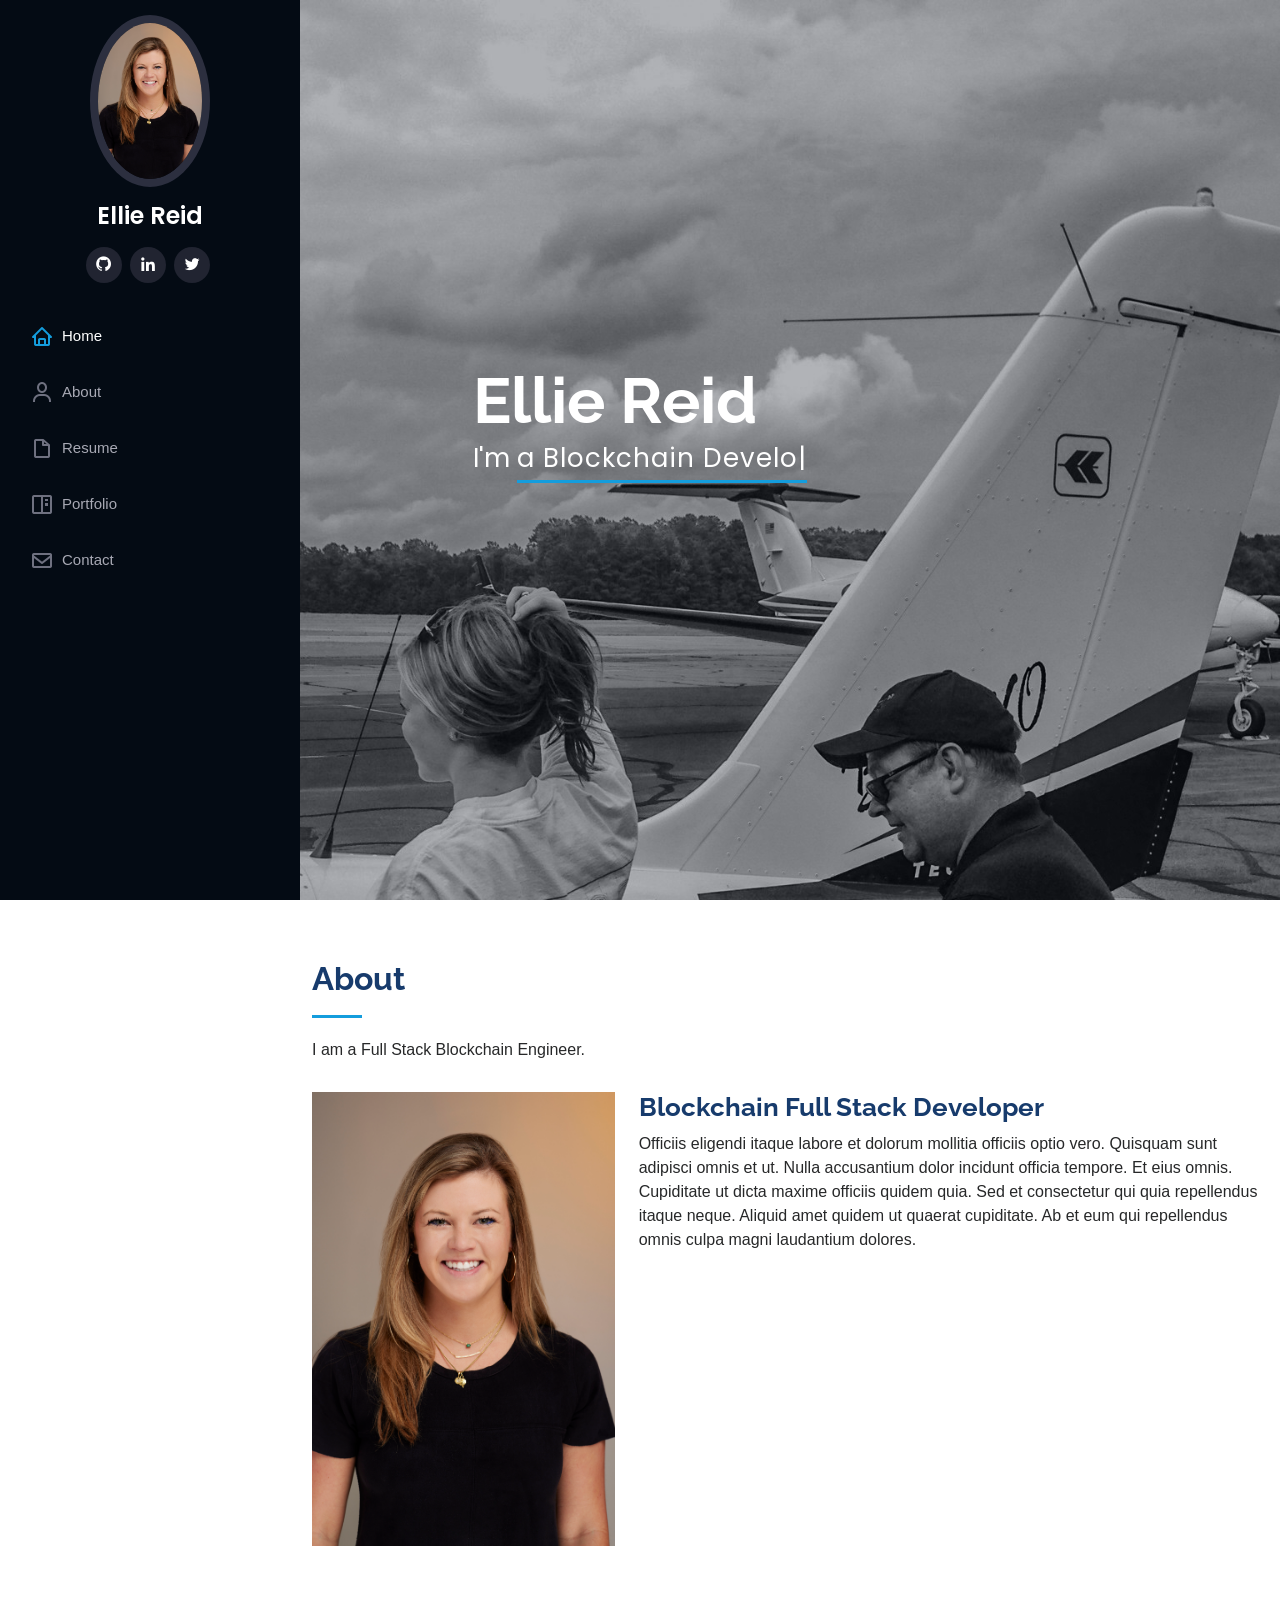
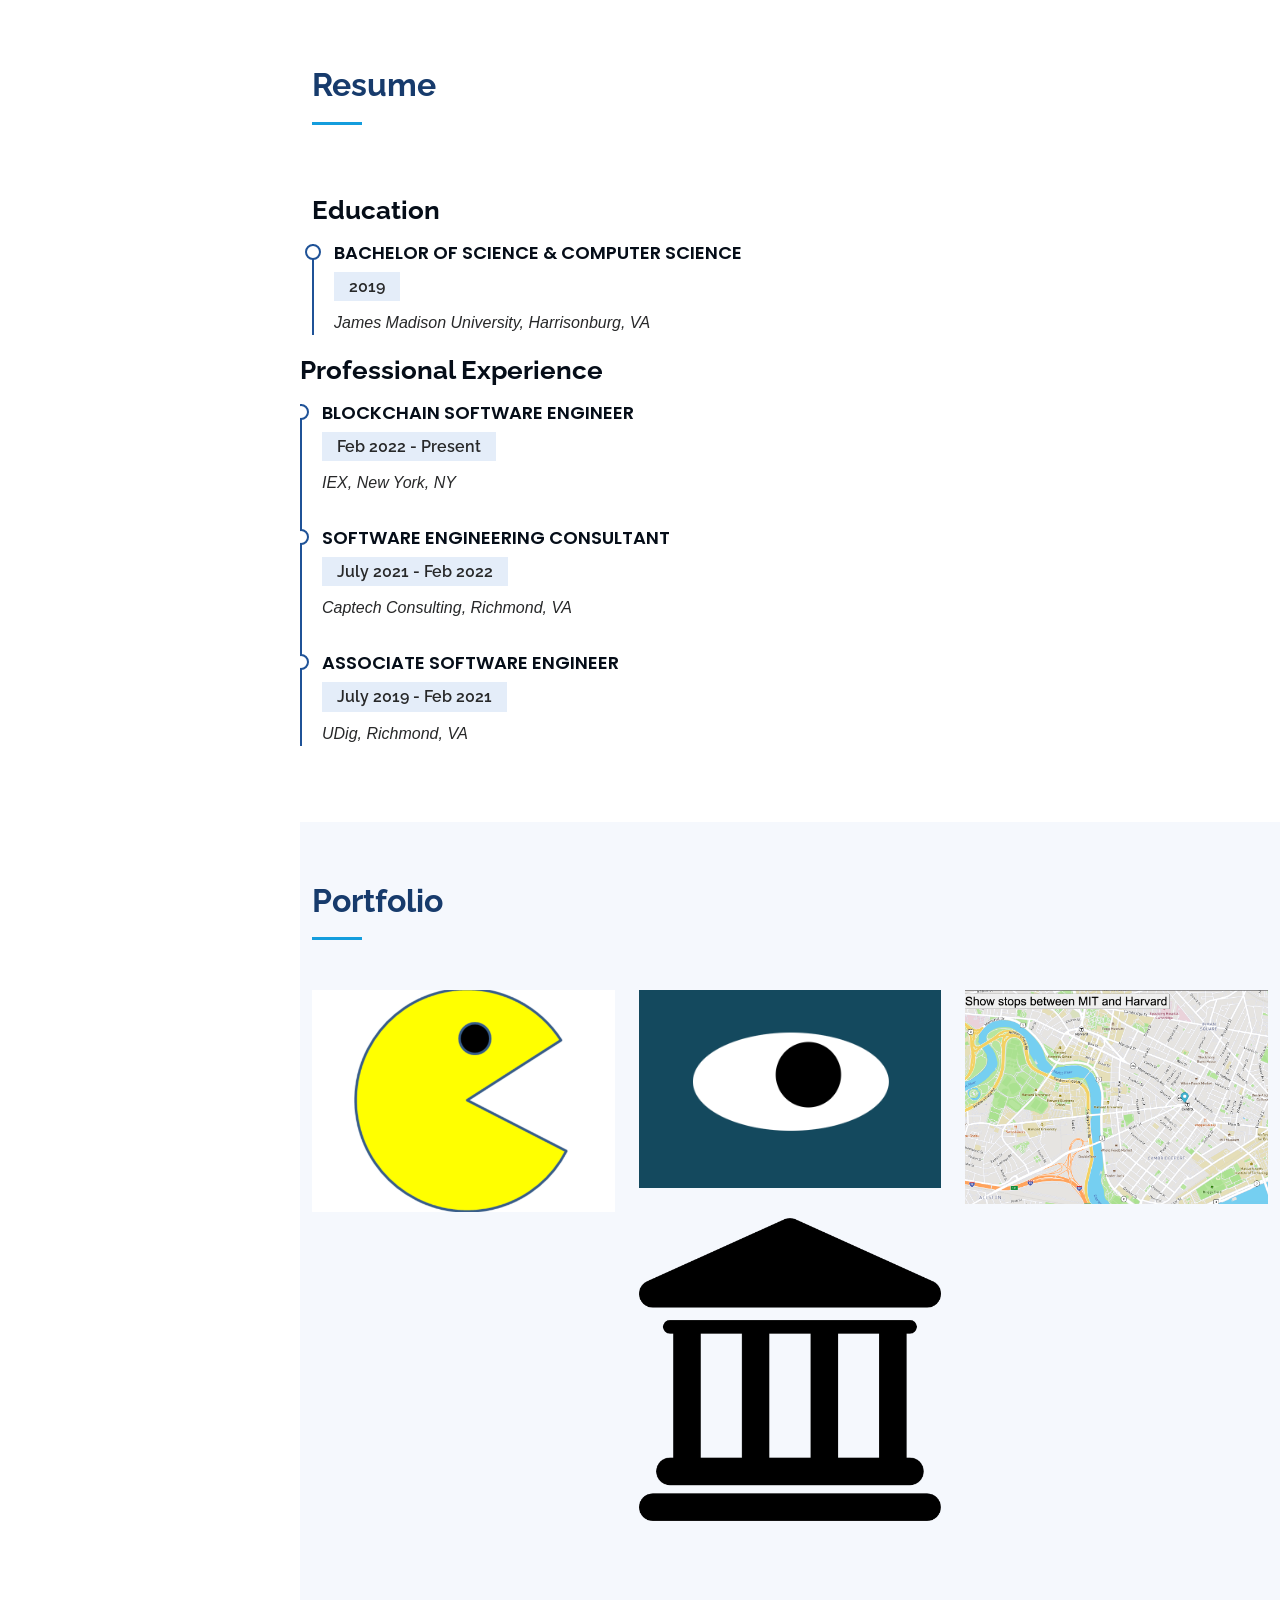
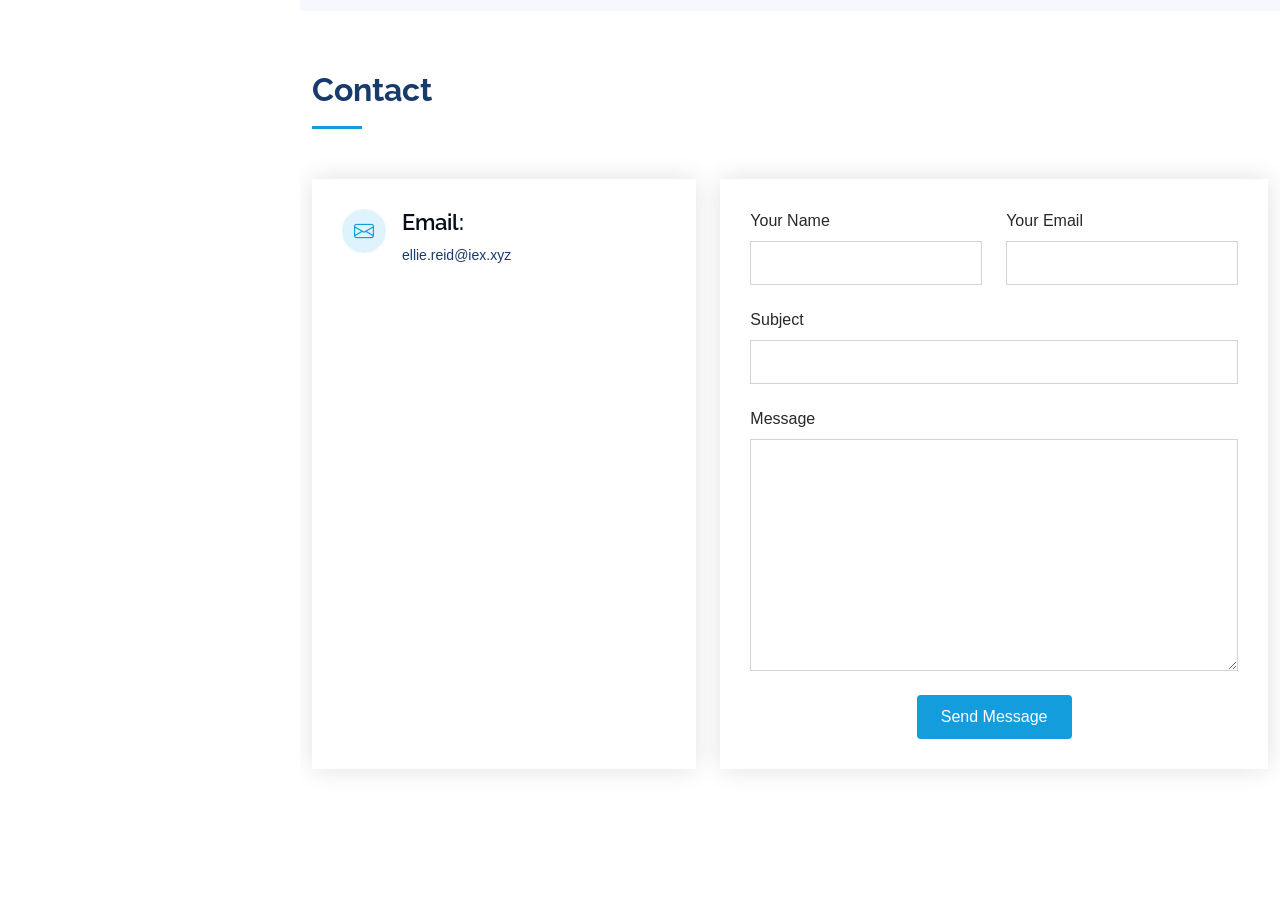
==== index.html @ 8e8ecdcf "Commit portfolio" ====
<!DOCTYPE html>
<html lang="en">

<head>
	<meta charset="utf-8">
	<meta content="width=device-width, initial-scale=1.0" name="viewport">

	<title>Ellie's Portfolio</title>
	<meta content="" name="description">
	<meta content="" name="keywords">

	<!-- Favicons -->
	<link href="assets/img/favicon.png" rel="icon">
	<link href="assets/img/apple-touch-icon.png" rel="apple-touch-icon">

	<!-- Google Fonts -->
	<link href="https://fonts.googleapis.com/css?family=Open+Sans:300,300i,400,400i,600,600i,700,700i|Raleway:300,300i,400,400i,500,500i,600,600i,700,700i|Poppins:300,300i,400,400i,500,500i,600,600i,700,700i"
	      rel="stylesheet">

	<!-- Vendor CSS Files -->
	<link href="assets/vendor/aos/aos.css" rel="stylesheet">
	<link href="assets/vendor/bootstrap/css/bootstrap.min.css" rel="stylesheet">
	<link href="assets/vendor/bootstrap-icons/bootstrap-icons.css" rel="stylesheet">
	<link href="assets/vendor/boxicons/css/boxicons.min.css" rel="stylesheet">
	<link href="assets/vendor/glightbox/css/glightbox.min.css" rel="stylesheet">
	<link href="assets/vendor/swiper/swiper-bundle.min.css" rel="stylesheet">

	<!-- Template Main CSS File -->
	<link href="assets/css/style.css" rel="stylesheet">

</head>

<body>

<!-- ======= Mobile nav toggle button ======= -->
<i class="bi bi-list mobile-nav-toggle d-xl-none"></i>

<!-- ======= Header ======= -->
<header id="header">
	<div class="d-flex flex-column">

		<div class="profile">
			<img src="assets/img/profile-img.jpg" alt="" class="img-fluid rounded-circle">
			<h1 class="text-light"><a href="index.html">Ellie Reid</a></h1>
			<div class="social-links mt-3 text-center">

				<a href="https://github.com/elliereid" target="_blank" class="github"><i class="bx bxl-github"></i></a>
				<a href="https://www.linkedin.com/in/elliereid/" target="_blank" class="linkedin"><i
						class="bx bxl-linkedin"></i></a>
				<a href="https://twitter.com/elliereid_eth" target="_blank" class="twitter"><i
						class="bx bxl-twitter"></i></a>

			</div>
		</div>

		<nav id="navbar" class="nav-menu navbar">
			<ul>
				<li><a href="#hero" class="nav-link scrollto active"><i class="bx bx-home"></i> <span>Home</span></a>
				</li>
				<li><a href="#about" class="nav-link scrollto"><i class="bx bx-user"></i> <span>About</span></a></li>
				<li><a href="#resume" class="nav-link scrollto"><i class="bx bx-file-blank"></i> <span>Resume</span></a>
				</li>
				<li><a href="#portfolio" class="nav-link scrollto"><i class="bx bx-book-content"></i>
					<span>Portfolio</span></a></li>
				<li><a href="#contact" class="nav-link scrollto"><i class="bx bx-envelope"></i> <span>Contact</span></a>
				</li>
			</ul>
		</nav><!-- .nav-menu -->
	</div>
</header><!-- End Header -->

<!-- ======= Hero Section ======= -->
<section id="hero" class="d-flex flex-column justify-content-center align-items-center">
	<div class="hero-container" data-aos="fade-in">
		<h1>Ellie Reid</h1>
		<p>I'm <span class="typed" data-typed-items=" a Blockchain Developer learning Full Stack at MIT"></span></p>
	</div>
</section><!-- End Hero -->

<main id="main">

	<!-- ======= About Section ======= -->
	<section id="about" class="about">
		<div class="container">

			<div class="section-title">
				<h2>About</h2>
				<p>I am a Full Stack Blockchain Engineer.</p>
			</div>

			<div class="row">
				<div class="col-lg-4" data-aos="fade-right">
					<img src="assets/img/profile-img.jpg" class="img-fluid" alt="">
				</div>
				<div class="col-lg-8 pt-4 pt-lg-0 content" data-aos="fade-left">
					<h3>Blockchain Full Stack Developer</h3>
					<p>
						Officiis eligendi itaque labore et dolorum mollitia officiis optio vero. Quisquam sunt adipisci
						omnis et ut. Nulla accusantium dolor incidunt officia tempore. Et eius omnis.
						Cupiditate ut dicta maxime officiis quidem quia. Sed et consectetur qui quia repellendus itaque
						neque. Aliquid amet quidem ut quaerat cupiditate. Ab et eum qui repellendus omnis culpa magni
						laudantium dolores.
					</p>
				</div>
			</div>

		</div>
	</section><!-- End About Section -->


	<!--    &lt;!&ndash; ======= Skills Section ======= &ndash;&gt;-->
	<!--    <section id="skills" class="skills section-bg">-->
	<!--      <div class="container">-->

	<!--        <div class="section-title">-->
	<!--          <h2>Skills</h2>-->
	<!--          <p>Magnam dolores commodi suscipit. Necessitatibus eius consequatur ex aliquid fuga eum quidem. Sit sint consectetur velit. Quisquam quos quisquam cupiditate. Et nemo qui impedit suscipit alias ea. Quia fugiat sit in iste officiis commodi quidem hic quas.</p>-->
	<!--        </div>-->

	<!--        <div class="row skills-content">-->

	<!--          <div class="col-lg-6" data-aos="fade-up">-->

	<!--            <div class="progress">-->
	<!--              <span class="skill">HTML <i class="val">100%</i></span>-->
	<!--              <div class="progress-bar-wrap">-->
	<!--                <div class="progress-bar" role="progressbar" aria-valuenow="100" aria-valuemin="0" aria-valuemax="100"></div>-->
	<!--              </div>-->
	<!--            </div>-->

	<!--            <div class="progress">-->
	<!--              <span class="skill">CSS <i class="val">90%</i></span>-->
	<!--              <div class="progress-bar-wrap">-->
	<!--                <div class="progress-bar" role="progressbar" aria-valuenow="90" aria-valuemin="0" aria-valuemax="100"></div>-->
	<!--              </div>-->
	<!--            </div>-->

	<!--            <div class="progress">-->
	<!--              <span class="skill">JavaScript <i class="val">75%</i></span>-->
	<!--              <div class="progress-bar-wrap">-->
	<!--                <div class="progress-bar" role="progressbar" aria-valuenow="75" aria-valuemin="0" aria-valuemax="100"></div>-->
	<!--              </div>-->
	<!--            </div>-->

	<!--          </div>-->

	<!--          <div class="col-lg-6" data-aos="fade-up" data-aos-delay="100">-->

	<!--            <div class="progress">-->
	<!--              <span class="skill">PHP <i class="val">80%</i></span>-->
	<!--              <div class="progress-bar-wrap">-->
	<!--                <div class="progress-bar" role="progressbar" aria-valuenow="80" aria-valuemin="0" aria-valuemax="100"></div>-->
	<!--              </div>-->
	<!--            </div>-->

	<!--            <div class="progress">-->
	<!--              <span class="skill">WordPress/CMS <i class="val">90%</i></span>-->
	<!--              <div class="progress-bar-wrap">-->
	<!--                <div class="progress-bar" role="progressbar" aria-valuenow="90" aria-valuemin="0" aria-valuemax="100"></div>-->
	<!--              </div>-->
	<!--            </div>-->

	<!--            <div class="progress">-->
	<!--              <span class="skill">Photoshop <i class="val">55%</i></span>-->
	<!--              <div class="progress-bar-wrap">-->
	<!--                <div class="progress-bar" role="progressbar" aria-valuenow="55" aria-valuemin="0" aria-valuemax="100"></div>-->
	<!--              </div>-->
	<!--            </div>-->

	<!--          </div>-->

	<!--        </div>-->

	<!--      </div>-->
	<!--    </section>&lt;!&ndash; End Skills Section &ndash;&gt;-->

	<!-- ======= Resume Section ======= -->
	<section id="resume" class="resume">
		<div class="container">

			<div class="section-title">
				<h2>Resume</h2>
			</div>
			<h3 class="resume-title">Education</h3>
			<div class="resume-item">
				<h4>Bachelor of Science &amp; Computer Science</h4>
				<h5>2019</h5>
				<p><em>James Madison University, Harrisonburg, VA</em></p>
			</div>
		</div>
		<div class="col-lg-6" data-aos="fade-up" data-aos-delay="100">
			<h3 class="resume-title">Professional Experience</h3>
			<div class="resume-item">
				<h4>Blockchain Software Engineer</h4>
				<h5>Feb 2022 - Present</h5>
				<p><em>IEX, New York, NY </em></p>
			</div>
			<div class="resume-item">
				<h4>Software Engineering Consultant</h4>
				<h5>July 2021 - Feb 2022</h5>
				<p><em>Captech Consulting, Richmond, VA</em></p>
			</div>
			<div class="resume-item">
				<h4>Associate Software Engineer</h4>
				<h5>July 2019 - Feb 2021</h5>
				<p><em>UDig, Richmond, VA</em></p>
			</div>
		</div>
		</div>

		</div>
	</section><!-- End Resume Section -->

	<!-- ======= Portfolio Section ======= -->
	<section id="portfolio" class="portfolio section-bg">
		<div class="container">

			<div class="section-title">
				<h2>Portfolio</h2>
			</div>

			<div class="row portfolio-container" data-aos="fade-up" data-aos-delay="100">

				<div class="col-lg-4 col-md-6 portfolio-item filter-app">
					<div class="portfolio-wrap">
						<img src="assets/img/portfolio/pacmen.png" class="img-fluid" alt="">
						<div class="portfolio-links">
							<a href="assets/img/portfolio/pacmen.png" data-gallery="portfolioGallery"
							   class="portfolio-lightbox" title="App 1"><i class="bx bx-plus"></i></a>
							<a href="https://github.com/elliereid/PacMen-Exercise" target="_blank" title="More Details"><i
									class="bx bx-link"></i></a>
						</div>
					</div>
				</div>

				<div class="col-lg-4 col-md-6 portfolio-item filter-web">
					<div class="portfolio-wrap">
						<img src="assets/img/portfolio/eye.png" class="img-fluid" alt="">
						<div class="portfolio-links">
							<a href="assets/img/portfolio/eye.png" data-gallery="portfolioGallery"
							   class="portfolio-lightbox" title="Web 3"><i class="bx bx-plus"></i></a>
							<a href="https://github.com/elliereid/Eye-Exercise" target="_blank" title="More Details"><i
									class="bx bx-link"></i></a>
						</div>
					</div>
				</div>

				<div class="col-lg-4 col-md-6 portfolio-item filter-app">
					<div class="portfolio-wrap">
						<img src="assets/img/portfolio/bus.png" class="img-fluid" alt="">
						<div class="portfolio-links">
							<a href="assets/img/portfolio/bus.png" data-gallery="portfolioGallery"
							   class="portfolio-lightbox" title="App 2"><i class="bx bx-plus"></i></a>
							<a href="https://github.com/elliereid/Real-Time-Bus-Tracker" target="_blank"
							   title="More Details"><i class="bx bx-link"></i></a>
						</div>
					</div>
				</div>

				<div class="col-lg-4 col-md-6 portfolio-item filter-card">
					<div class="portfolio-wrap">
						<img src="assets/img/portfolio/bankimg.png" class="img-fluid" alt="">
						<div class="portfolio-links">
							<a href="assets/img/portfolio/backimg.png" data-gallery="portfolioGallery"
							   class="portfolio-lightbox" title="Card 2"><i class="bx bx-plus"></i></a>
							<a href="portfolio-details.html" target="_blank" title="More Details"><i
									class="bx bx-link"></i></a>
						</div>
					</div>
				</div>

				<div class="col-lg-4 col-md-6 portfolio-item filter-web">
					<div class="portfolio-wrap">
						<img src="assets/img/portfolio/portfolio-5.jpg" class="img-fluid" alt="">
						<div class="portfolio-links">
							<a href="assets/img/portfolio/portfolio-5.jpg" data-gallery="portfolioGallery"
							   class="portfolio-lightbox" title="Web 2"><i class="bx bx-plus"></i></a>
							<a href="portfolio-details.html" title="More Details"><i class="bx bx-link"></i></a>
						</div>
					</div>
				</div>

				<div class="col-lg-4 col-md-6 portfolio-item filter-app">
					<div class="portfolio-wrap">
						<img src="assets/img/portfolio/portfolio-6.jpg" class="img-fluid" alt="">
						<div class="portfolio-links">
							<a href="assets/img/portfolio/portfolio-6.jpg" data-gallery="portfolioGallery"
							   class="portfolio-lightbox" title="App 3"><i class="bx bx-plus"></i></a>
							<a href="portfolio-details.html" title="More Details"><i class="bx bx-link"></i></a>
						</div>
					</div>
				</div>

				<!--          <div class="col-lg-4 col-md-6 portfolio-item filter-card">-->
				<!--            <div class="portfolio-wrap">-->
				<!--              <img src="assets/img/portfolio/portfolio-7.jpg" class="img-fluid" alt="">-->
				<!--              <div class="portfolio-links">-->
				<!--                <a href="assets/img/portfolio/portfolio-7.jpg" data-gallery="portfolioGallery" class="portfolio-lightbox" title="Card 1"><i class="bx bx-plus"></i></a>-->
				<!--                <a href="portfolio-details.html" title="More Details"><i class="bx bx-link"></i></a>-->
				<!--              </div>-->
				<!--            </div>-->
				<!--          </div>-->

				<!--          <div class="col-lg-4 col-md-6 portfolio-item filter-card">-->
				<!--            <div class="portfolio-wrap">-->
				<!--              <img src="assets/img/portfolio/portfolio-8.jpg" class="img-fluid" alt="">-->
				<!--              <div class="portfolio-links">-->
				<!--                <a href="assets/img/portfolio/portfolio-8.jpg" data-gallery="portfolioGallery" class="portfolio-lightbox" title="Card 3"><i class="bx bx-plus"></i></a>-->
				<!--                <a href="portfolio-details.html" title="More Details"><i class="bx bx-link"></i></a>-->
				<!--              </div>-->
				<!--            </div>-->
				<!--          </div>-->

				<!--          <div class="col-lg-4 col-md-6 portfolio-item filter-web">-->
				<!--            <div class="portfolio-wrap">-->
				<!--              <img src="assets/img/portfolio/portfolio-9.jpg" class="img-fluid" alt="">-->
				<!--              <div class="portfolio-links">-->
				<!--                <a href="assets/img/portfolio/portfolio-9.jpg" data-gallery="portfolioGallery" class="portfolio-lightbox" title="Web 3"><i class="bx bx-plus"></i></a>-->
				<!--                <a href="portfolio-details.html" title="More Details"><i class="bx bx-link"></i></a>-->
				<!--              </div>-->
				<!--            </div>-->
				<!--          </div>-->

			</div>

		</div>
	</section><!-- End Portfolio Section -->


	<!-- ======= Contact Section ======= -->
	<section id="contact" class="contact">
		<div class="container">

			<div class="section-title">
				<h2>Contact</h2>
			</div>

			<div class="row" data-aos="fade-in">

				<div class="col-lg-5 d-flex align-items-stretch">
					<div class="info">
						<div class="email">
							<i class="bi bi-envelope"></i>
							<h4>Email:</h4>
							<p>ellie.reid@iex.xyz</p>
						</div>
					</div>

				</div>

				<div class="col-lg-7 mt-5 mt-lg-0 d-flex align-items-stretch">
					<form action="forms/contact.php" method="post" role="form" class="php-email-form">
						<div class="row">
							<div class="form-group col-md-6">
								<label for="name">Your Name</label>
								<input type="text" name="name" class="form-control" id="name" required>
							</div>
							<div class="form-group col-md-6">
								<label for="name">Your Email</label>
								<input type="email" class="form-control" name="email" id="email" required>
							</div>
						</div>
						<div class="form-group">
							<label for="name">Subject</label>
							<input type="text" class="form-control" name="subject" id="subject" required>
						</div>
						<div class="form-group">
							<label for="name">Message</label>
							<textarea class="form-control" name="message" rows="10" required></textarea>
						</div>
						<div class="my-3">
							<div class="loading">Loading</div>
							<div class="error-message"></div>
							<div class="sent-message">Your message has been sent. Thank you!</div>
						</div>
						<div class="text-center">
							<button type="submit">Send Message</button>
						</div>
					</form>
				</div>

			</div>

		</div>
	</section><!-- End Contact Section -->

</main><!-- End #main -->


<a href="#" class="back-to-top d-flex align-items-center justify-content-center"><i
		class="bi bi-arrow-up-short"></i></a>

<!-- Vendor JS Files -->
<script src="assets/vendor/purecounter/purecounter_vanilla.js"></script>
<script src="assets/vendor/aos/aos.js"></script>
<script src="assets/vendor/bootstrap/js/bootstrap.bundle.min.js"></script>
<script src="assets/vendor/glightbox/js/glightbox.min.js"></script>
<script src="assets/vendor/isotope-layout/isotope.pkgd.min.js"></script>
<script src="assets/vendor/swiper/swiper-bundle.min.js"></script>
<script src="assets/vendor/typed.js/typed.min.js"></script>
<script src="assets/vendor/waypoints/noframework.waypoints.js"></script>
<script src="assets/vendor/php-email-form/validate.js"></script>

<!-- Template Main JS File -->
<script src="assets/js/main.js"></script>

</body>

</html>
---- assets/css/style.css ----
/**
* Template Name: iPortfolio - v3.10.0
* Template URL: https://bootstrapmade.com/iportfolio-bootstrap-portfolio-websites-template/
* Author: BootstrapMade.com
* License: https://bootstrapmade.com/license/
*/

/*--------------------------------------------------------------
# General
--------------------------------------------------------------*/
body {
    font-family: "Victor Mono", "Victor Mono", sans-serif;
    color: #272829;
}

a {
    color: #149ddd;
    text-decoration: none;
}

a:hover {
    color: #37b3ed;
    text-decoration: none;
}

h1,
h2,
h3,
h4,
h5,
h6 {
    font-family: "Raleway", sans-serif;
}

/*--------------------------------------------------------------
# Back to top button
--------------------------------------------------------------*/
.back-to-top {
    position: fixed;
    visibility: hidden;
    opacity: 0;
    right: 15px;
    bottom: 15px;
    z-index: 996;
    background: #149ddd;
    width: 40px;
    height: 40px;
    border-radius: 50px;
    transition: all 0.4s;
}

.back-to-top i {
    font-size: 28px;
    color: #fff;
    line-height: 0;
}

.back-to-top:hover {
    background: #2eafec;
    color: #fff;
}

.back-to-top.active {
    visibility: visible;
    opacity: 1;
}

/*--------------------------------------------------------------
# Header
--------------------------------------------------------------*/
#header {
    position: fixed;
    top: 0;
    left: 0;
    bottom: 0;
    width: 300px;
    transition: all ease-in-out 0.5s;
    z-index: 9997;
    transition: all 0.5s;
    padding: 0 15px;
    background: #040b14;
    overflow-y: auto;
}

#header .profile img {
    margin: 15px auto;
    display: block;
    width: 120px;
    border: 8px solid #2c2f3f;
}

#header .profile h1 {
    font-size: 24px;
    margin: 0;
    padding: 0;
    font-weight: 600;
    -moz-text-align-last: center;
    text-align-last: center;
    font-family: "Poppins", sans-serif;
}

#header .profile h1 a,
#header .profile h1 a:hover {
    color: #fff;
    text-decoration: none;
}

#header .profile .social-links a {
    font-size: 18px;
    display: inline-block;
    background: #212431;
    color: #fff;
    line-height: 1;
    padding: 8px 0;
    margin-right: 4px;
    border-radius: 50%;
    text-align: center;
    width: 36px;
    height: 36px;
    transition: 0.3s;
}

#header .profile .social-links a:hover {
    background: #149ddd;
    color: #fff;
    text-decoration: none;
}

#main {
    margin-left: 300px;
}

@media (max-width: 1199px) {
    #header {
        left: -300px;
    }

    #main {
        margin-left: 0;
    }
}

/*--------------------------------------------------------------
# Navigation Menu
--------------------------------------------------------------*/
/* Desktop Navigation */
.nav-menu {
    padding: 30px 0 0 0;
}

.nav-menu * {
    margin: 0;
    padding: 0;
    list-style: none;
}

.nav-menu > ul > li {
    position: relative;
    white-space: nowrap;
}

.nav-menu a,
.nav-menu a:focus {
    display: flex;
    align-items: center;
    color: #a8a9b4;
    padding: 12px 15px;
    margin-bottom: 8px;
    transition: 0.3s;
    font-size: 15px;
}

.nav-menu a i,
.nav-menu a:focus i {
    font-size: 24px;
    padding-right: 8px;
    color: #6f7180;
}

.nav-menu a:hover,
.nav-menu .active,
.nav-menu .active:focus,
.nav-menu li:hover > a {
    text-decoration: none;
    color: #fff;
}

.nav-menu a:hover i,
.nav-menu .active i,
.nav-menu .active:focus i,
.nav-menu li:hover > a i {
    color: #149ddd;
}

/* Mobile Navigation */
.mobile-nav-toggle {
    position: fixed;
    right: 15px;
    top: 15px;
    z-index: 9998;
    border: 0;
    font-size: 24px;
    transition: all 0.4s;
    outline: none !important;
    background-color: #149ddd;
    color: #fff;
    width: 40px;
    height: 40px;
    display: inline-flex;
    align-items: center;
    justify-content: center;
    line-height: 0;
    border-radius: 50px;
    cursor: pointer;
}

.mobile-nav-active {
    overflow: hidden;
}

.mobile-nav-active #header {
    left: 0;
}

/*--------------------------------------------------------------
# Hero Section
--------------------------------------------------------------*/
#hero {
    width: 100%;
    height: 100vh;
    background: url("../img/hero-bg.jpg") top center;
    background-size: cover;
}

#hero:before {
    content: "";
    background: rgba(5, 13, 24, 0.3);
    position: absolute;
    bottom: 0;
    top: 0;
    left: 0;
    right: 0;
    z-index: 1;
}

#hero .hero-container {
    position: relative;
    z-index: 2;
    min-width: 300px;
}

#hero h1 {
    margin: 0 0 10px 0;
    font-size: 64px;
    font-weight: 700;
    line-height: 56px;
    color: #fff;
}

#hero p {
    color: #fff;
    margin-bottom: 50px;
    font-size: 26px;
    font-family: "Poppins", sans-serif;
}

#hero p span {
    color: #fff;
    padding-bottom: 4px;
    letter-spacing: 1px;
    border-bottom: 3px solid #149ddd;
}

@media (min-width: 1024px) {
    #hero {
        background-attachment: fixed;
    }
}

@media (max-width: 768px) {
    #hero h1 {
        font-size: 28px;
        line-height: 36px;
    }

    #hero h2 {
        font-size: 18px;
        line-height: 24px;
        margin-bottom: 30px;
    }
}

/*--------------------------------------------------------------
# Sections General
--------------------------------------------------------------*/
section {
    padding: 60px 0;
    overflow: hidden;
}

.section-bg {
    background: #f5f8fd;
}

.section-title {
    padding-bottom: 30px;
}

.section-title h2 {
    font-size: 32px;
    font-weight: bold;
    margin-bottom: 20px;
    padding-bottom: 20px;
    position: relative;
    color: #173b6c;
}

.section-title h2::after {
    content: "";
    position: absolute;
    display: block;
    width: 50px;
    height: 3px;
    background: #149ddd;
    bottom: 0;
    left: 0;
}

.section-title p {
    margin-bottom: 0;
}

/*--------------------------------------------------------------
# About
--------------------------------------------------------------*/
.about .content h3 {
    font-weight: 700;
    font-size: 26px;
    color: #173b6c;
}

.about .content ul {
    list-style: none;
    padding: 0;
}

.about .content ul li {
    margin-bottom: 20px;
    display: flex;
    align-items: center;
}

.about .content ul strong {
    margin-right: 10px;
}

.about .content ul i {
    font-size: 16px;
    margin-right: 5px;
    color: #149ddd;
    line-height: 0;
}

.about .content p:last-child {
    margin-bottom: 0;
}

/*--------------------------------------------------------------
# Facts
--------------------------------------------------------------*/
.facts {
    padding-bottom: 30px;
}

.facts .count-box {
    padding: 30px;
    width: 100%;
}

.facts .count-box i {
    display: block;
    font-size: 44px;
    color: #149ddd;
    float: left;
    line-height: 0;
}

.facts .count-box span {
    font-size: 48px;
    line-height: 40px;
    display: block;
    font-weight: 700;
    color: #050d18;
    margin-left: 60px;
}

.facts .count-box p {
    padding: 15px 0 0 0;
    margin: 0 0 0 60px;
    font-family: "Raleway", sans-serif;
    font-size: 14px;
    color: #122f57;
}

.facts .count-box a {
    font-weight: 600;
    display: block;
    margin-top: 20px;
    color: #122f57;
    font-size: 15px;
    font-family: "Poppins", sans-serif;
    transition: ease-in-out 0.3s;
}

.facts .count-box a:hover {
    color: #1f5297;
}

/*--------------------------------------------------------------
# Akills
--------------------------------------------------------------*/
.skills .progress {
    height: 60px;
    display: block;
    background: none;
    border-radius: 0;
}

.skills .progress .skill {
    padding: 0;
    margin: 0 0 6px 0;
    text-transform: uppercase;
    display: block;
    font-weight: 600;
    font-family: "Poppins", sans-serif;
    color: #050d18;
}

.skills .progress .skill .val {
    float: right;
    font-style: normal;
}

.skills .progress-bar-wrap {
    background: #dce8f8;
    height: 10px;
}

.skills .progress-bar {
    width: 1px;
    height: 10px;
    transition: 0.9s;
    background-color: #149ddd;
}

/*--------------------------------------------------------------
# Resume
--------------------------------------------------------------*/
.resume .resume-title {
    font-size: 26px;
    font-weight: 700;
    margin-top: 20px;
    margin-bottom: 20px;
    color: #050d18;
}

.resume .resume-item {
    padding: 0 0 20px 20px;
    margin-top: -2px;
    border-left: 2px solid #1f5297;
    position: relative;
}

.resume .resume-item h4 {
    line-height: 18px;
    font-size: 18px;
    font-weight: 600;
    text-transform: uppercase;
    font-family: "Poppins", sans-serif;
    color: #050d18;
    margin-bottom: 10px;
}

.resume .resume-item h5 {
    font-size: 16px;
    background: #e4edf9;
    padding: 5px 15px;
    display: inline-block;
    font-weight: 600;
    margin-bottom: 10px;
}

.resume .resume-item ul {
    padding-left: 20px;
}

.resume .resume-item ul li {
    padding-bottom: 10px;
}

.resume .resume-item:last-child {
    padding-bottom: 0;
}

.resume .resume-item::before {
    content: "";
    position: absolute;
    width: 16px;
    height: 16px;
    border-radius: 50px;
    left: -9px;
    top: 0;
    background: #fff;
    border: 2px solid #1f5297;
}

/*--------------------------------------------------------------
# Portfolio
--------------------------------------------------------------*/
.portfolio .portfolio-item {
    margin-bottom: 30px;
}

.portfolio #portfolio-flters {
    padding: 0;
    margin: 0 auto 35px auto;
    list-style: none;
    text-align: center;
    background: #fff;
    border-radius: 50px;
    padding: 2px 15px;
}

.portfolio #portfolio-flters li {
    cursor: pointer;
    display: inline-block;
    padding: 10px 15px 8px 15px;
    font-size: 14px;
    font-weight: 600;
    line-height: 1;
    text-transform: uppercase;
    color: #272829;
    margin-bottom: 5px;
    transition: all 0.3s ease-in-out;
}

.portfolio #portfolio-flters li:hover,
.portfolio #portfolio-flters li.filter-active {
    color: #149ddd;
}

.portfolio #portfolio-flters li:last-child {
    margin-right: 0;
}

.portfolio .portfolio-wrap {
    transition: 0.3s;
    position: relative;
    overflow: hidden;
    z-index: 1;
}

.portfolio .portfolio-wrap::before {
    content: "";
    background: rgba(255, 255, 255, 0.5);
    position: absolute;
    left: 0;
    right: 0;
    top: 0;
    bottom: 0;
    transition: all ease-in-out 0.3s;
    z-index: 2;
    opacity: 0;
}

.portfolio .portfolio-wrap .portfolio-links {
    opacity: 1;
    left: 0;
    right: 0;
    bottom: -60px;
    z-index: 3;
    position: absolute;
    transition: all ease-in-out 0.3s;
    display: flex;
    justify-content: center;
}

.portfolio .portfolio-wrap .portfolio-links a {
    color: #fff;
    font-size: 28px;
    text-align: center;
    background: rgba(20, 157, 221, 0.75);
    transition: 0.3s;
    width: 50%;
}

.portfolio .portfolio-wrap .portfolio-links a:hover {
    background: rgba(20, 157, 221, 0.95);
}

.portfolio .portfolio-wrap .portfolio-links a + a {
    border-left: 1px solid #37b3ed;
}

.portfolio .portfolio-wrap:hover::before {
    top: 0;
    left: 0;
    right: 0;
    bottom: 0;
    opacity: 1;
}

.portfolio .portfolio-wrap:hover .portfolio-links {
    opacity: 1;
    bottom: 0;
}

/*--------------------------------------------------------------
# Portfolio Details
--------------------------------------------------------------*/
.portfolio-details {
    padding-top: 40px;
}

.portfolio-details .portfolio-details-slider img {
    width: 100%;
}

.portfolio-details .portfolio-details-slider .swiper-pagination {
    margin-top: 20px;
    position: relative;
}

.portfolio-details .portfolio-details-slider .swiper-pagination .swiper-pagination-bullet {
    width: 12px;
    height: 12px;
    background-color: #fff;
    opacity: 1;
    border: 1px solid #149ddd;
}

.portfolio-details .portfolio-details-slider .swiper-pagination .swiper-pagination-bullet-active {
    background-color: #149ddd;
}

.portfolio-details .portfolio-info {
    padding: 30px;
    box-shadow: 0px 0 30px rgba(5, 13, 24, 0.08);
}

.portfolio-details .portfolio-info h3 {
    font-size: 22px;
    font-weight: 700;
    margin-bottom: 20px;
    padding-bottom: 20px;
    border-bottom: 1px solid #eee;
}

.portfolio-details .portfolio-info ul {
    list-style: none;
    padding: 0;
    font-size: 15px;
}

.portfolio-details .portfolio-info ul li + li {
    margin-top: 10px;
}

.portfolio-details .portfolio-description {
    padding-top: 30px;
}

.portfolio-details .portfolio-description h2 {
    font-size: 26px;
    font-weight: 700;
    margin-bottom: 20px;
}

.portfolio-details .portfolio-description p {
    padding: 0;
}

/*--------------------------------------------------------------
# Services
--------------------------------------------------------------*/
.services .icon-box {
    margin-bottom: 20px;
}

.services .icon {
    float: left;
    display: flex;
    align-items: center;
    justify-content: center;
    width: 54px;
    height: 54px;
    background: #149ddd;
    border-radius: 50%;
    transition: 0.5s;
    border: 1px solid #149ddd;
}

.services .icon i {
    color: #fff;
    font-size: 24px;
    line-height: 0;
}

.services .icon-box:hover .icon {
    background: #fff;
}

.services .icon-box:hover .icon i {
    color: #149ddd;
}

.services .title {
    margin-left: 80px;
    font-weight: 700;
    margin-bottom: 15px;
    font-size: 18px;
}

.services .title a {
    color: #343a40;
}

.services .title a:hover {
    color: #149ddd;
}

.services .description {
    margin-left: 80px;
    line-height: 24px;
    font-size: 14px;
}

/*--------------------------------------------------------------
# Testimonials
--------------------------------------------------------------*/
.testimonials .testimonials-carousel,
.testimonials .testimonials-slider {
    overflow: hidden;
}

.testimonials .testimonial-item {
    box-sizing: content-box;
    text-align: center;
    min-height: 320px;
}

.testimonials .testimonial-item .testimonial-img {
    width: 90px;
    border-radius: 50%;
    margin: 0 auto;
}

.testimonials .testimonial-item h3 {
    font-size: 18px;
    font-weight: bold;
    margin: 10px 0 5px 0;
    color: #111;
}

.testimonials .testimonial-item h4 {
    font-size: 14px;
    color: #999;
    margin: 0;
}

.testimonials .testimonial-item .quote-icon-left,
.testimonials .testimonial-item .quote-icon-right {
    color: #c3e8fa;
    font-size: 26px;
}

.testimonials .testimonial-item .quote-icon-left {
    display: inline-block;
    left: -5px;
    position: relative;
}

.testimonials .testimonial-item .quote-icon-right {
    display: inline-block;
    right: -5px;
    position: relative;
    top: 10px;
}

.testimonials .testimonial-item p {
    font-style: italic;
    margin: 0 15px 15px 15px;
    padding: 20px;
    background: #fff;
    position: relative;
    margin-bottom: 35px;
    border-radius: 6px;
    box-shadow: 0px 2px 15px rgba(0, 0, 0, 0.1);
}

.testimonials .testimonial-item p::after {
    content: "";
    width: 0;
    height: 0;
    border-top: 20px solid #fff;
    border-right: 20px solid transparent;
    border-left: 20px solid transparent;
    position: absolute;
    bottom: -20px;
    left: calc(50% - 20px);
}

.testimonials .swiper-pagination {
    margin-top: 20px;
    position: relative;
}

.testimonials .swiper-pagination .swiper-pagination-bullet {
    width: 12px;
    height: 12px;
    background-color: #fff;
    opacity: 1;
    border: 1px solid #149ddd;
}

.testimonials .swiper-pagination .swiper-pagination-bullet-active {
    background-color: #149ddd;
}

/*--------------------------------------------------------------
# Contact
--------------------------------------------------------------*/
.contact {
    padding-bottom: 130px;
}

.contact .info {
    padding: 30px;
    background: #fff;
    width: 100%;
    box-shadow: 0 0 24px 0 rgba(0, 0, 0, 0.12);
}

.contact .info i {
    font-size: 20px;
    color: #149ddd;
    float: left;
    width: 44px;
    height: 44px;
    background: #dff3fc;
    display: flex;
    justify-content: center;
    align-items: center;
    border-radius: 50px;
    transition: all 0.3s ease-in-out;
}

.contact .info h4 {
    padding: 0 0 0 60px;
    font-size: 22px;
    font-weight: 600;
    margin-bottom: 5px;
    color: #050d18;
}

.contact .info p {
    padding: 0 0 10px 60px;
    margin-bottom: 20px;
    font-size: 14px;
    color: #173b6c;
}

.contact .info .email p {
    padding-top: 5px;
}

.contact .info .social-links {
    padding-left: 60px;
}

.contact .info .social-links a {
    font-size: 18px;
    display: inline-block;
    background: #333;
    color: #fff;
    line-height: 1;
    padding: 8px 0;
    border-radius: 50%;
    text-align: center;
    width: 36px;
    height: 36px;
    transition: 0.3s;
    margin-right: 10px;
}

.contact .info .social-links a:hover {
    background: #149ddd;
    color: #fff;
}

.contact .info .email:hover i,
.contact .info .address:hover i,
.contact .info .phone:hover i {
    background: #149ddd;
    color: #fff;
}

.contact .php-email-form {
    width: 100%;
    padding: 30px;
    background: #fff;
    box-shadow: 0 0 24px 0 rgba(0, 0, 0, 0.12);
}

.contact .php-email-form .form-group {
    padding-bottom: 8px;
}

.contact .php-email-form .validate {
    display: none;
    color: red;
    margin: 0 0 15px 0;
    font-weight: 400;
    font-size: 13px;
}

.contact .php-email-form .error-message {
    display: none;
    color: #fff;
    background: #ed3c0d;
    text-align: left;
    padding: 15px;
    font-weight: 600;
}

.contact .php-email-form .error-message br + br {
    margin-top: 25px;
}

.contact .php-email-form .sent-message {
    display: none;
    color: #fff;
    background: #18d26e;
    text-align: center;
    padding: 15px;
    font-weight: 600;
}

.contact .php-email-form .loading {
    display: none;
    background: #fff;
    text-align: center;
    padding: 15px;
}

.contact .php-email-form .loading:before {
    content: "";
    display: inline-block;
    border-radius: 50%;
    width: 24px;
    height: 24px;
    margin: 0 10px -6px 0;
    border: 3px solid #18d26e;
    border-top-color: #eee;
    -webkit-animation: animate-loading 1s linear infinite;
    animation: animate-loading 1s linear infinite;
}

.contact .php-email-form .form-group {
    margin-bottom: 15px;
}

.contact .php-email-form label {
    padding-bottom: 8px;
}

.contact .php-email-form input,
.contact .php-email-form textarea {
    border-radius: 0;
    box-shadow: none;
    font-size: 14px;
}

.contact .php-email-form input {
    height: 44px;
}

.contact .php-email-form textarea {
    padding: 10px 15px;
}

.contact .php-email-form button[type=submit] {
    background: #149ddd;
    border: 0;
    padding: 10px 24px;
    color: #fff;
    transition: 0.4s;
    border-radius: 4px;
}

.contact .php-email-form button[type=submit]:hover {
    background: #37b3ed;
}

@-webkit-keyframes animate-loading {
    0% {
        transform: rotate(0deg);
    }

    100% {
        transform: rotate(360deg);
    }
}

@keyframes animate-loading {
    0% {
        transform: rotate(0deg);
    }

    100% {
        transform: rotate(360deg);
    }
}

/*--------------------------------------------------------------
# Breadcrumbs
--------------------------------------------------------------*/
.breadcrumbs {
    padding: 20px 0;
    background: #f9f9f9;
}

.breadcrumbs h2 {
    font-size: 26px;
    font-weight: 300;
}

.breadcrumbs ol {
    display: flex;
    flex-wrap: wrap;
    list-style: none;
    padding: 0;
    margin: 0;
    font-size: 15px;
}

.breadcrumbs ol li + li {
    padding-left: 10px;
}

.breadcrumbs ol li + li::before {
    display: inline-block;
    padding-right: 10px;
    color: #0e2442;
    content: "/";
}

@media (max-width: 768px) {
    .breadcrumbs .d-flex {
        display: block !important;
    }

    .breadcrumbs ol {
        display: block;
    }

    .breadcrumbs ol li {
        display: inline-block;
    }
}

/*--------------------------------------------------------------
# Footer
--------------------------------------------------------------*/
#footer {
    padding: 15px;
    color: #f4f6fd;
    font-size: 14px;
    position: fixed;
    left: 0;
    bottom: 0;
    width: 300px;
    z-index: 9999;
    background: #040b14;
}

#footer .copyright {
    text-align: center;
}

#footer .credits {
    padding-top: 5px;
    text-align: center;
    font-size: 13px;
    color: #eaebf0;
}

@media (max-width: 1199px) {
    #footer {
        position: static;
        width: auto;
        padding-right: 20px 15px;
    }
}
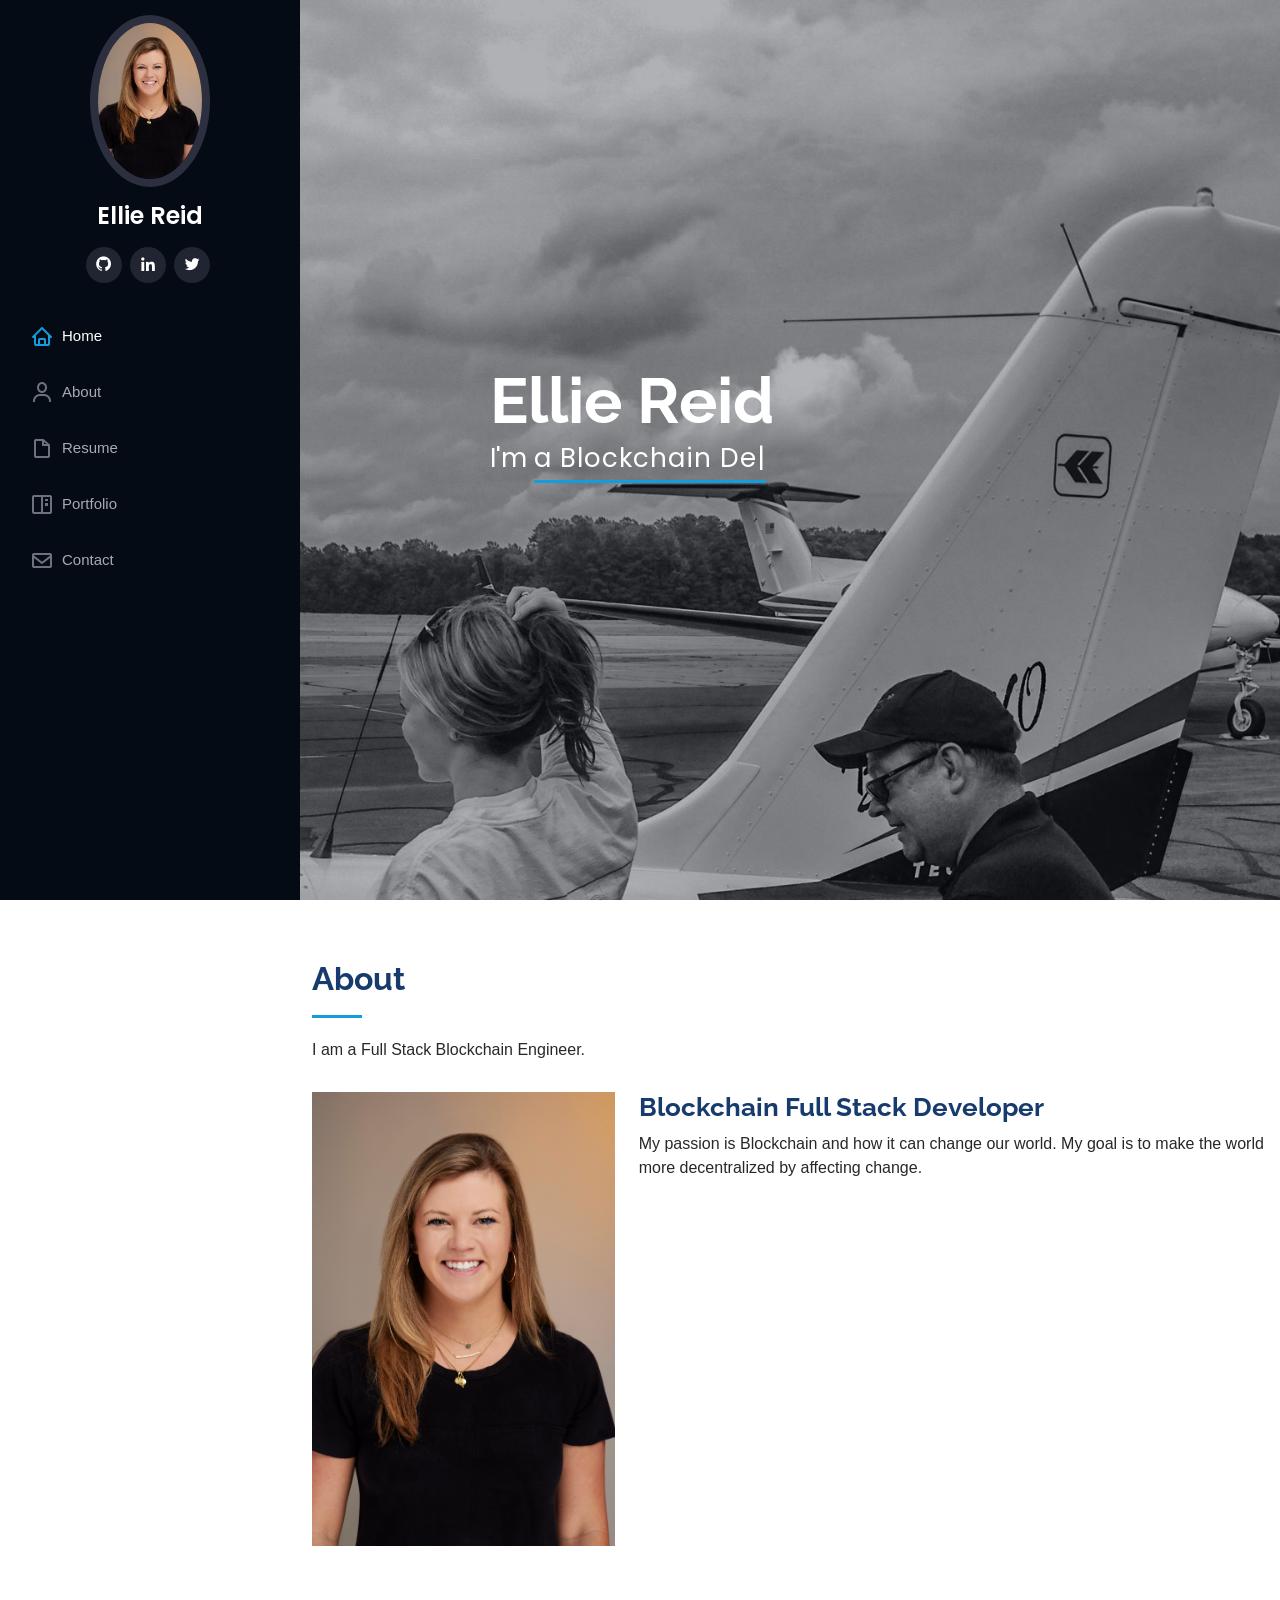
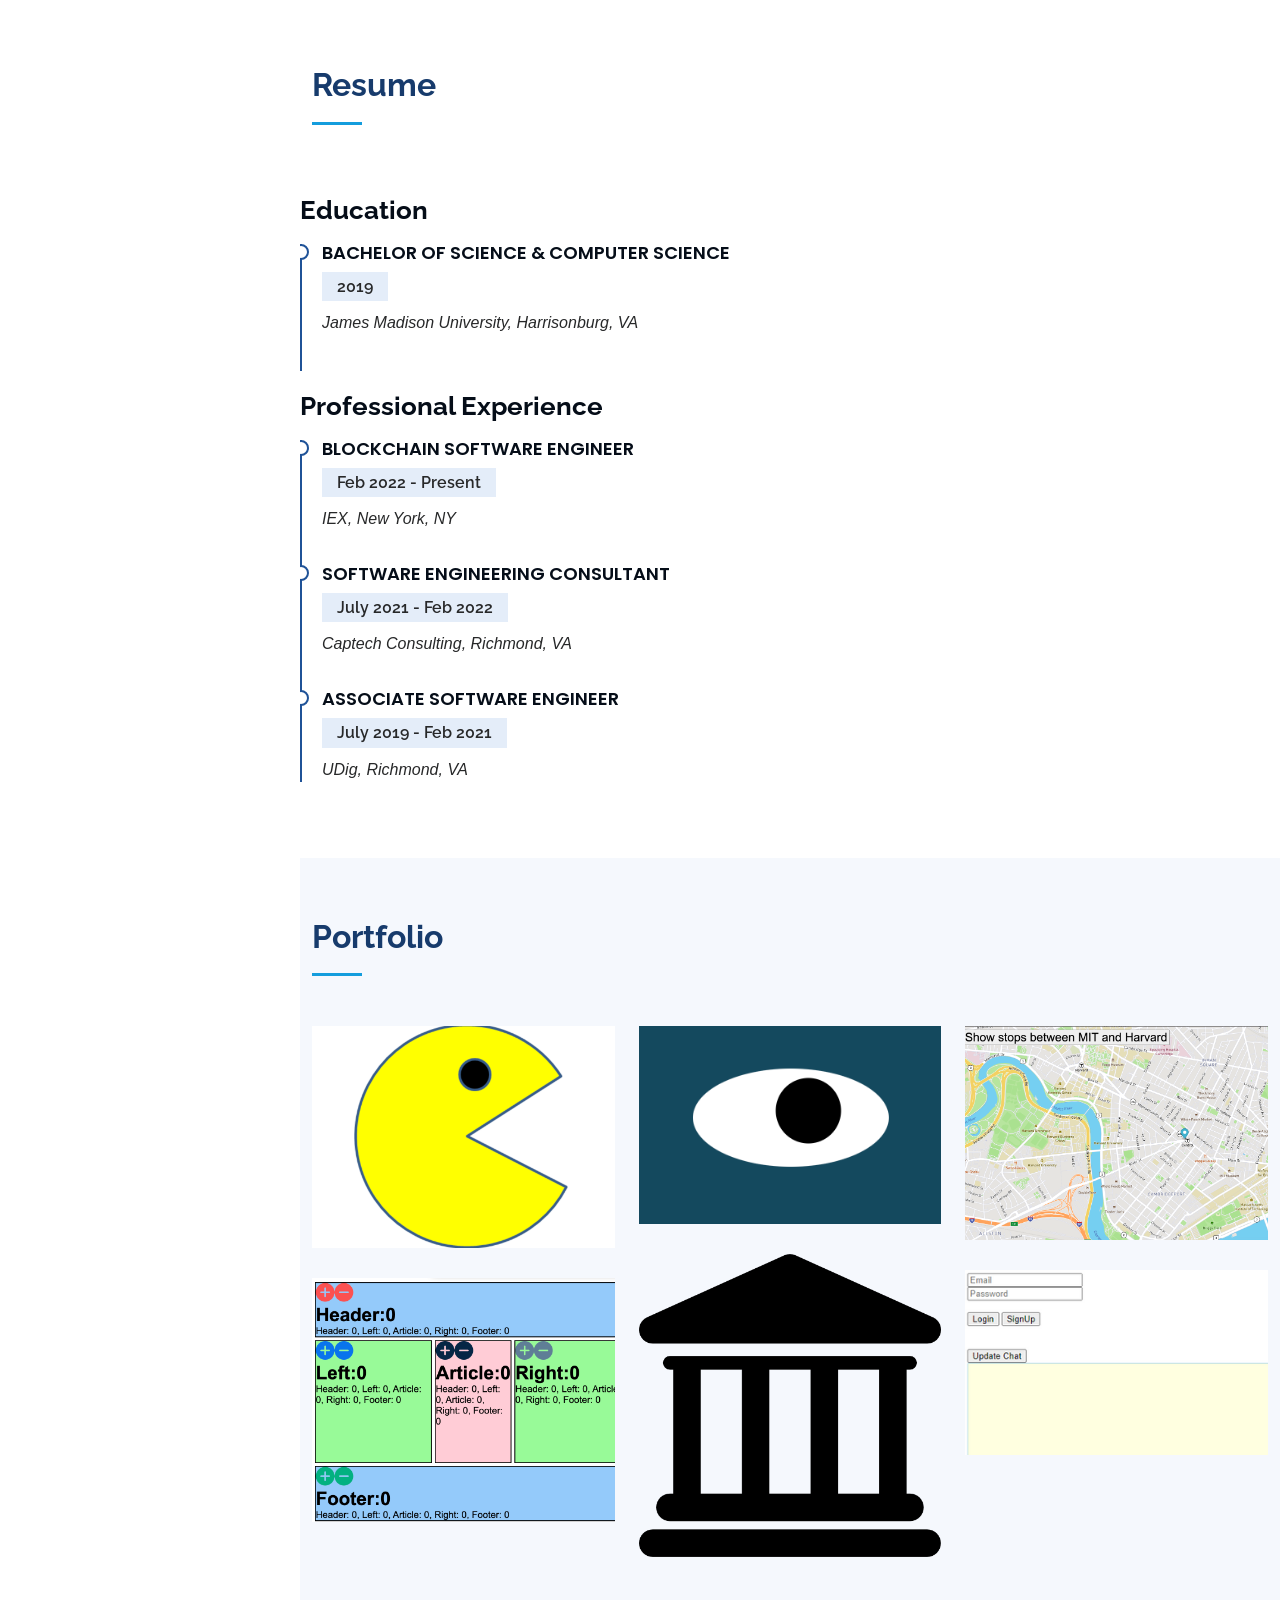
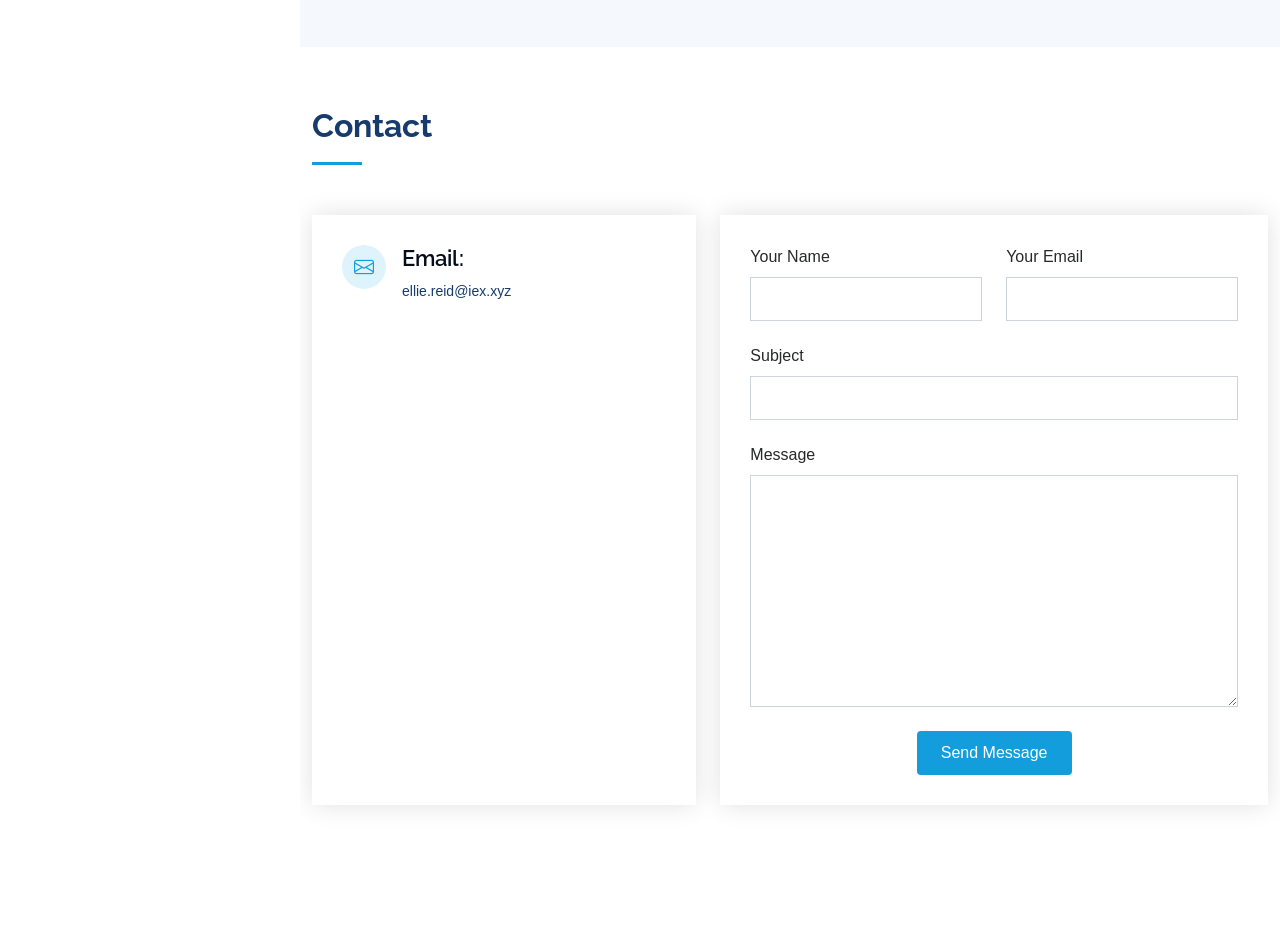
==== commit 05ebaa7d: "enhance" ====
--- a/index.html
+++ b/index.html
@@ -73,7 +73,7 @@
 <section id="hero" class="d-flex flex-column justify-content-center align-items-center">
 	<div class="hero-container" data-aos="fade-in">
 		<h1>Ellie Reid</h1>
-		<p>I'm <span class="typed" data-typed-items=" a Blockchain Developer learning Full Stack at MIT"></span></p>
+		<p>I'm <span class="typed" data-typed-items=" a Blockchain Developer studying Full Stack at MIT"></span></p>
 	</div>
 </section><!-- End Hero -->
 
@@ -95,11 +95,7 @@
 				<div class="col-lg-8 pt-4 pt-lg-0 content" data-aos="fade-left">
 					<h3>Blockchain Full Stack Developer</h3>
 					<p>
-						Officiis eligendi itaque labore et dolorum mollitia officiis optio vero. Quisquam sunt adipisci
-						omnis et ut. Nulla accusantium dolor incidunt officia tempore. Et eius omnis.
-						Cupiditate ut dicta maxime officiis quidem quia. Sed et consectetur qui quia repellendus itaque
-						neque. Aliquid amet quidem ut quaerat cupiditate. Ab et eum qui repellendus omnis culpa magni
-						laudantium dolores.
+						My passion is Blockchain and how it can change our world.  My goal is to make the world more decentralized by affecting change.
 					</p>
 				</div>
 			</div>
@@ -181,14 +177,16 @@
 			<div class="section-title">
 				<h2>Resume</h2>
 			</div>
+
+		</div>
+
+		<div class="col-lg-6" data-aos="fade-up" data-aos-delay="100">
 			<h3 class="resume-title">Education</h3>
 			<div class="resume-item">
 				<h4>Bachelor of Science &amp; Computer Science</h4>
 				<h5>2019</h5>
 				<p><em>James Madison University, Harrisonburg, VA</em></p>
 			</div>
-		</div>
-		<div class="col-lg-6" data-aos="fade-up" data-aos-delay="100">
 			<h3 class="resume-title">Professional Experience</h3>
 			<div class="resume-item">
 				<h4>Blockchain Software Engineer</h4>
@@ -206,9 +204,8 @@
 				<p><em>UDig, Richmond, VA</em></p>
 			</div>
 		</div>
-		</div>
-
-		</div>
+
+
 	</section><!-- End Resume Section -->
 
 	<!-- ======= Portfolio Section ======= -->
@@ -225,8 +222,6 @@
 					<div class="portfolio-wrap">
 						<img src="assets/img/portfolio/pacmen.png" class="img-fluid" alt="">
 						<div class="portfolio-links">
-							<a href="assets/img/portfolio/pacmen.png" data-gallery="portfolioGallery"
-							   class="portfolio-lightbox" title="App 1"><i class="bx bx-plus"></i></a>
 							<a href="https://github.com/elliereid/PacMen-Exercise" target="_blank" title="More Details"><i
 									class="bx bx-link"></i></a>
 						</div>
@@ -237,8 +232,6 @@
 					<div class="portfolio-wrap">
 						<img src="assets/img/portfolio/eye.png" class="img-fluid" alt="">
 						<div class="portfolio-links">
-							<a href="assets/img/portfolio/eye.png" data-gallery="portfolioGallery"
-							   class="portfolio-lightbox" title="Web 3"><i class="bx bx-plus"></i></a>
 							<a href="https://github.com/elliereid/Eye-Exercise" target="_blank" title="More Details"><i
 									class="bx bx-link"></i></a>
 						</div>
@@ -249,8 +242,6 @@
 					<div class="portfolio-wrap">
 						<img src="assets/img/portfolio/bus.png" class="img-fluid" alt="">
 						<div class="portfolio-links">
-							<a href="assets/img/portfolio/bus.png" data-gallery="portfolioGallery"
-							   class="portfolio-lightbox" title="App 2"><i class="bx bx-plus"></i></a>
 							<a href="https://github.com/elliereid/Real-Time-Bus-Tracker" target="_blank"
 							   title="More Details"><i class="bx bx-link"></i></a>
 						</div>
@@ -261,9 +252,7 @@
 					<div class="portfolio-wrap">
 						<img src="assets/img/portfolio/bankimg.png" class="img-fluid" alt="">
 						<div class="portfolio-links">
-							<a href="assets/img/portfolio/backimg.png" data-gallery="portfolioGallery"
-							   class="portfolio-lightbox" title="Card 2"><i class="bx bx-plus"></i></a>
-							<a href="portfolio-details.html" target="_blank" title="More Details"><i
+							<a href="https://github.com/elliereid/Banking-Application" target="_blank" title="More Details"><i
 									class="bx bx-link"></i></a>
 						</div>
 					</div>
@@ -271,22 +260,18 @@
 
 				<div class="col-lg-4 col-md-6 portfolio-item filter-web">
 					<div class="portfolio-wrap">
-						<img src="assets/img/portfolio/portfolio-5.jpg" class="img-fluid" alt="">
-						<div class="portfolio-links">
-							<a href="assets/img/portfolio/portfolio-5.jpg" data-gallery="portfolioGallery"
-							   class="portfolio-lightbox" title="Web 2"><i class="bx bx-plus"></i></a>
-							<a href="portfolio-details.html" title="More Details"><i class="bx bx-link"></i></a>
+						<img src="assets/img/portfolio/chat.png" class="img-fluid" alt="">
+						<div class="portfolio-links">
+							<a href="https://github.com/elliereid/FirebaseChat" target="_blank" title="More Details"><i class="bx bx-link"></i></a>
 						</div>
 					</div>
 				</div>
 
 				<div class="col-lg-4 col-md-6 portfolio-item filter-app">
 					<div class="portfolio-wrap">
-						<img src="assets/img/portfolio/portfolio-6.jpg" class="img-fluid" alt="">
-						<div class="portfolio-links">
-							<a href="assets/img/portfolio/portfolio-6.jpg" data-gallery="portfolioGallery"
-							   class="portfolio-lightbox" title="App 3"><i class="bx bx-plus"></i></a>
-							<a href="portfolio-details.html" title="More Details"><i class="bx bx-link"></i></a>
+						<img src="assets/img/portfolio/holygrail.png" class="img-fluid" alt="">
+						<div class="portfolio-links">
+							<a href="https://github.com/elliereid/HolyGrail" target="_blank" title="More Details"><i class="bx bx-link"></i></a>
 						</div>
 					</div>
 				</div>
